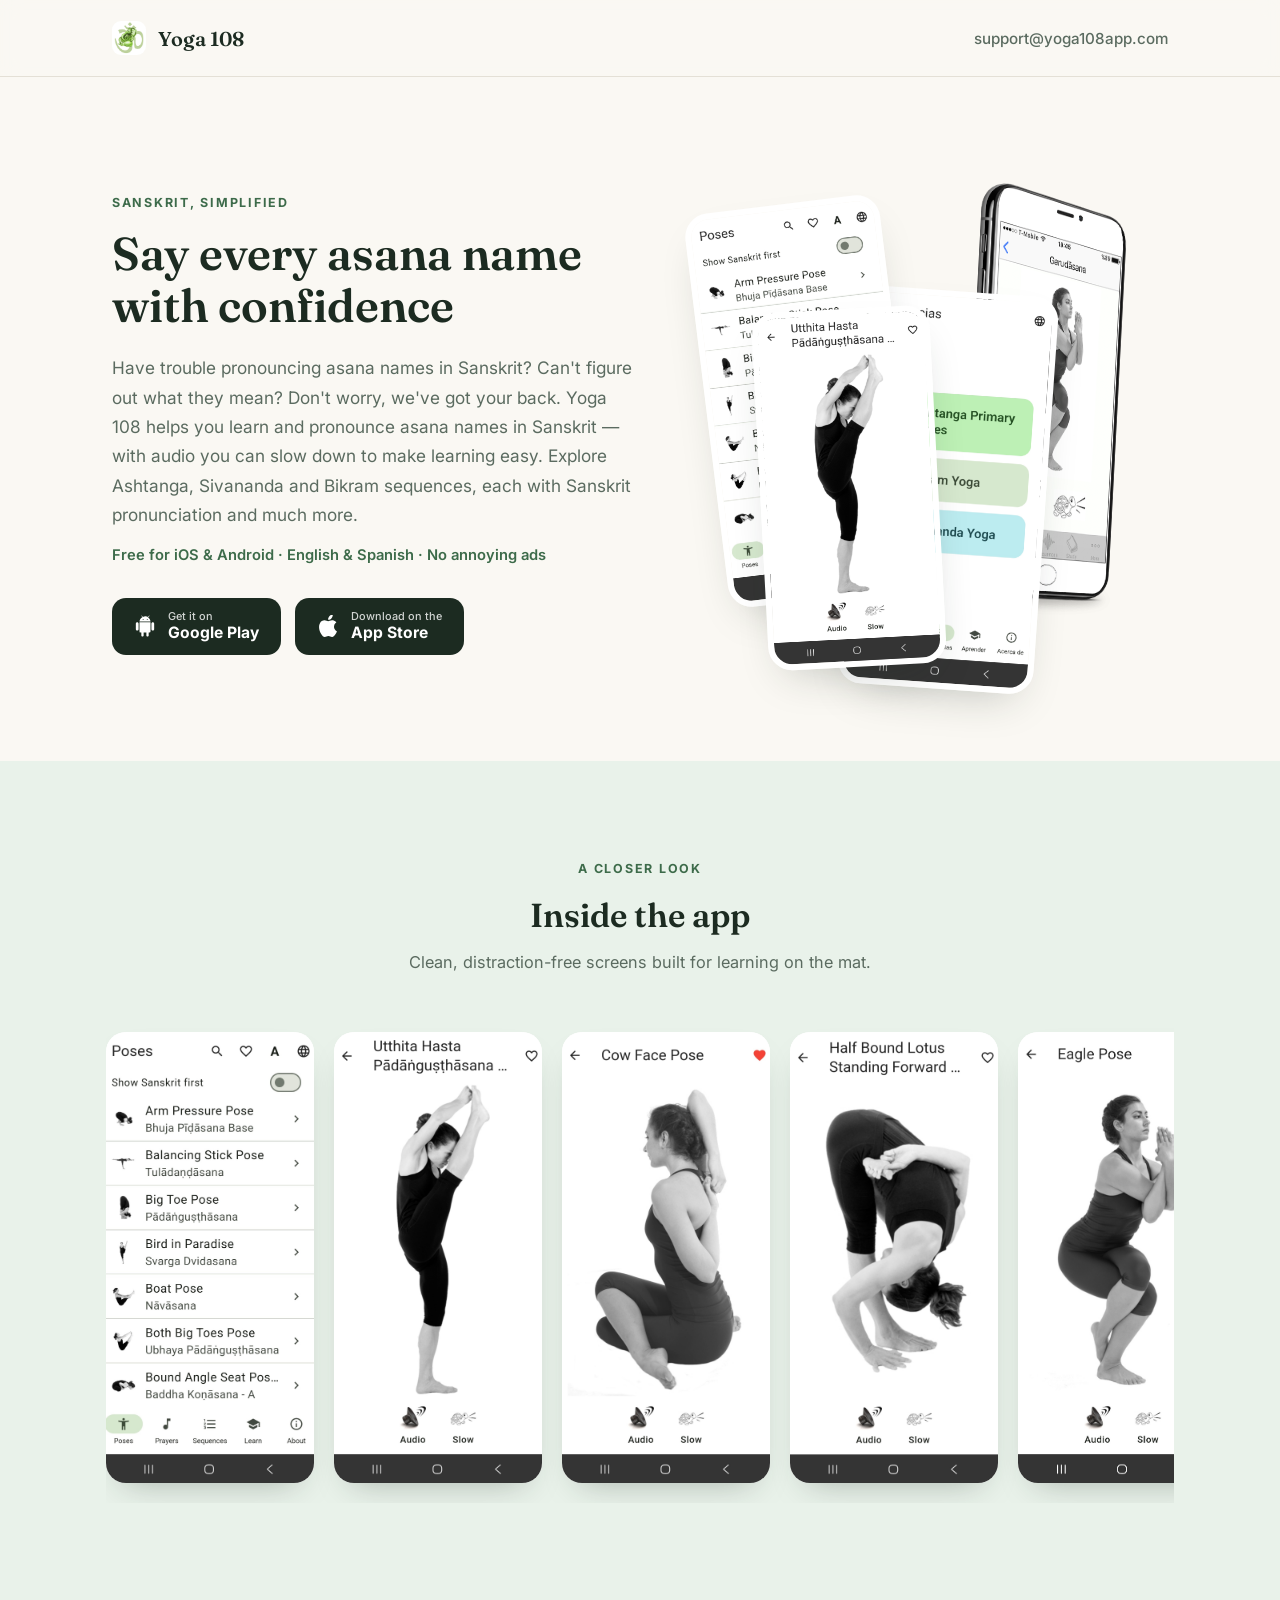
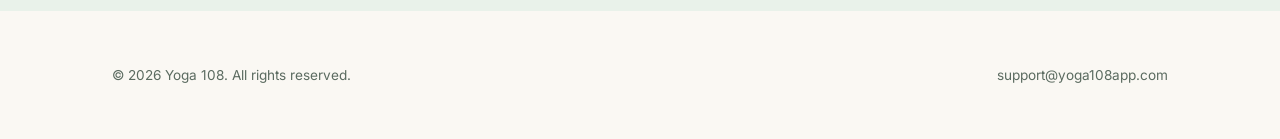
==== index.html @ 368a803b "Add Yoga 108 marketing website Single-page site with hero, screenshot gallery with lightbox, and dow" ====
<!doctype html>
<html lang="en">
<head>
<meta charset="utf-8">
<meta name="viewport" content="width=device-width, initial-scale=1">
<title>Yoga 108 — Learn to Pronounce Asana Names in Sanskrit</title>
<meta name="description" content="Yoga 108 helps you learn and pronounce asana names in Sanskrit, with slow-paced audio, Ashtanga, Sivananda and Bikram sequences, and more. Free on iOS and Android.">
<link rel="icon" href="images/app_icon.png">
<link rel="preconnect" href="https://fonts.googleapis.com">
<link rel="preconnect" href="https://fonts.gstatic.com" crossorigin>
<link href="https://fonts.googleapis.com/css2?family=Fraunces:wght@500;600&family=Inter:wght@400;500;600;700&display=swap" rel="stylesheet">
<link rel="stylesheet" href="styles.css">
</head>
<body>

<header class="nav">
  <div class="wrap">
    <a class="brand" href="#top">
      <img src="images/app_icon.png" alt="Yoga 108 icon">
      <span>Yoga 108</span>
    </a>
    <a class="nav-contact" href="mailto:support@yoga108app.com">support@yoga108app.com</a>
  </div>
</header>

<main id="top">

  <section class="hero">
    <div class="wrap">
      <div>
        <span class="eyebrow">Sanskrit, simplified</span>
        <h1>Say every asana name with confidence</h1>
        <p class="lead">
          Have trouble pronouncing asana names in Sanskrit? Can't figure out what they mean?
          Don't worry, we've got your back. Yoga 108 helps you learn and pronounce asana names
          in Sanskrit — with audio you can slow down to make learning easy. Explore Ashtanga,
          Sivananda and Bikram sequences, each with Sanskrit pronunciation and much more.
        </p>
        <p class="fine-print">Free for iOS &amp; Android · English &amp; Spanish · No annoying ads</p>
        <div class="store-row">
          <a class="store-btn" href="https://play.google.com/store/apps/details?id=com.yogiclife" target="_blank" rel="noopener">
            <svg viewBox="0 0 24 24" fill="#ffffff"><path d="M6 18c0 .55.45 1 1 1h1v3.25c0 .69.56 1.25 1.25 1.25S10.5 22.94 10.5 22.25V19h3v3.25c0 .69.56 1.25 1.25 1.25s1.25-.56 1.25-1.25V19h1c.55 0 1-.45 1-1V8H6v10zM3.5 8C2.67 8 2 8.67 2 9.5v6c0 .83.67 1.5 1.5 1.5S5 16.33 5 15.5v-6C5 8.67 4.33 8 3.5 8zm17 0c-.83 0-1.5.67-1.5 1.5v6c0 .83.67 1.5 1.5 1.5s1.5-.67 1.5-1.5v-6c0-.83-.67-1.5-1.5-1.5zm-4.65-5.61.96-1.36a.3.3 0 0 0-.07-.42.3.3 0 0 0-.42.08l-1.02 1.45a6.6 6.6 0 0 0-5.6 0L8.68.69a.3.3 0 0 0-.42-.08.3.3 0 0 0-.07.42l.96 1.36C7.2 3.36 6.16 5.05 6 7h12c-.16-1.95-1.2-3.64-3.15-4.61zM10.5 5.5h-1v-1h1v1zm4.5 0h-1v-1h1v1z"/></svg>
            <span class="store-text"><small>Get it on</small><strong>Google Play</strong></span>
          </a>
          <a class="store-btn" href="https://apps.apple.com/app/id908577727" target="_blank" rel="noopener">
            <svg viewBox="0 0 24 24" fill="#ffffff"><path d="M12.152 6.896c-.948 0-2.415-1.078-3.96-1.04-2.04.027-3.91 1.183-4.961 3.014-2.117 3.675-.546 9.103 1.519 12.09 1.013 1.454 2.208 3.09 3.792 3.039 1.52-.065 2.09-.987 3.935-.987 1.831 0 2.35.987 3.96.948 1.637-.026 2.676-1.48 3.676-2.948 1.156-1.688 1.636-3.325 1.662-3.415-.039-.013-3.182-1.221-3.22-4.857-.026-3.04 2.48-4.494 2.597-4.559-1.429-2.09-3.623-2.324-4.39-2.376-2-.156-3.675 1.09-4.61 1.09zm3.71-3.415c.87-1.078 1.469-2.559 1.313-4.055-1.26.052-2.792.87-3.71 1.947-.79.947-1.489 2.454-1.313 3.9 1.416.104 2.856-.723 3.71-1.792z"/></svg>
            <span class="store-text"><small>Download on the</small><strong>App Store</strong></span>
          </a>
        </div>
      </div>

      <div class="collage" aria-hidden="true">
        <img class="shot-mockup" src="images/yoga108-iphone-mockup6-631x1200.png" alt="">
        <img class="shot-a" src="images/screenshots/a_poses.jpg" alt="">
        <img class="shot-b" src="images/screenshots/f_seq.jpg" alt="">
        <img class="shot-c" src="images/screenshots/c_pose.jpg" alt="">
      </div>
    </div>
  </section>

  <section class="screens" id="screenshots">
    <div class="wrap">
      <div class="section-head">
        <span class="eyebrow">A closer look</span>
        <h2>Inside the app</h2>
        <p>Clean, distraction-free screens built for learning on the mat.</p>
      </div>
      <div class="screen-grid">
        <figure tabindex="0" role="button" aria-label="Open screenshot: Poses list"><img src="images/screenshots/a_poses.jpg" alt="Poses list with Sanskrit and English names"></figure>
        <figure tabindex="0" role="button" aria-label="Open screenshot: Pose detail"><img src="images/screenshots/c_pose.jpg" alt="Pose detail with audio and slow playback"></figure>
        <figure tabindex="0" role="button" aria-label="Open screenshot: Cow Face Pose"><img src="images/screenshots/c2_pose.jpg" alt="Cow Face Pose detail screen"></figure>
        <figure tabindex="0" role="button" aria-label="Open screenshot: Half Bound Lotus"><img src="images/screenshots/c3_pose.jpg" alt="Half Bound Lotus Standing Forward Bend detail screen"></figure>
        <figure tabindex="0" role="button" aria-label="Open screenshot: Eagle pose"><img src="images/screenshots/b_pose.jpg" alt="Eagle pose detail screen"></figure>
        <figure tabindex="0" role="button" aria-label="Open screenshot: Sequences"><img src="images/screenshots/f_seq.jpg" alt="Ashtanga, Bikram and Sivananda sequences"></figure>
        <figure tabindex="0" role="button" aria-label="Open screenshot: Ashtanga sequence"><img src="images/screenshots/g_seq_a.jpg" alt="Samasthiti pose within the Ashtanga Primary Series sequence"></figure>
        <figure tabindex="0" role="button" aria-label="Open screenshot: Prayers"><img src="images/screenshots/d_prayers.jpg" alt="Sivananda and Ashtanga prayers"></figure>
        <figure tabindex="0" role="button" aria-label="Open screenshot: Opening chant"><img src="images/screenshots/e_prayer.jpg" alt="Sri K. Pattabhi Jois opening chant with audio playback"></figure>
        <figure tabindex="0" role="button" aria-label="Open screenshot: Learn"><img src="images/screenshots/h_learn.jpg" alt="Learn section with study and eight limbs"></figure>
        <figure tabindex="0" role="button" aria-label="Open screenshot: Study of asana names"><img src="images/screenshots/i_learn1.jpg" alt="A study of asana names article"></figure>
        <figure tabindex="0" role="button" aria-label="Open screenshot: Eight Limbs"><img src="images/screenshots/j_8limb.jpg" alt="Eight Limbs philosophy of yoga article"></figure>
      </div>
    </div>
  </section>


</main>

<footer id="contact">
  <div class="wrap">
    <div class="footer-bottom">
      <span>© 2026 Yoga 108. All rights reserved.</span>
      <a href="mailto:support@yoga108app.com">support@yoga108app.com</a>
    </div>
  </div>
</footer>

<div class="lightbox" id="lightbox" aria-hidden="true">
  <button class="lightbox-close" id="lightboxClose" aria-label="Close">
    <svg viewBox="0 0 24 24" fill="none" stroke="currentColor" stroke-width="1.8" stroke-linecap="round"><path d="M6 6l12 12M18 6L6 18"/></svg>
  </button>
  <button class="lightbox-nav lightbox-prev" id="lightboxPrev" aria-label="Previous screenshot">
    <svg viewBox="0 0 24 24" fill="none" stroke="currentColor" stroke-width="1.8" stroke-linecap="round" stroke-linejoin="round"><path d="M15 6l-6 6 6 6"/></svg>
  </button>
  <figure class="lightbox-frame">
    <img class="lightbox-img" id="lightboxImg" src="" alt="">
    <figcaption class="lightbox-counter" id="lightboxCounter"></figcaption>
  </figure>
  <button class="lightbox-nav lightbox-next" id="lightboxNext" aria-label="Next screenshot">
    <svg viewBox="0 0 24 24" fill="none" stroke="currentColor" stroke-width="1.8" stroke-linecap="round" stroke-linejoin="round"><path d="M9 6l6 6-6 6"/></svg>
  </button>
</div>

<script src="script.js"></script>
</body>
</html>
---- styles.css ----
/* Yoga 108 — site styles */

:root {
  --green-900: #1c2b21;
  --green-700: #3d6b4a;
  --green-600: #4f8a5e;
  --green-500: #6fa77d;
  --green-100: #e9f2ea;
  --cream: #faf8f3;
  --white: #ffffff;
  --ink: #24312a;
  --ink-soft: #5b6b60;
  --line: #e4e0d6;
  --shadow: 0 20px 45px -20px rgba(28, 43, 33, 0.28);
  --radius-lg: 28px;
  --radius-md: 16px;
  --serif: "Fraunces", Georgia, "Times New Roman", serif;
  --sans: "Inter", -apple-system, BlinkMacSystemFont, "Segoe UI", sans-serif;
}

* { box-sizing: border-box; }

html { scroll-behavior: smooth; }

body {
  margin: 0;
  font-family: var(--sans);
  color: var(--ink);
  background: var(--cream);
  -webkit-font-smoothing: antialiased;
}

img { max-width: 100%; display: block; }

a { color: inherit; }

.wrap {
  width: 100%;
  max-width: 1120px;
  margin: 0 auto;
  padding: 0 32px;
}

/* ---------- Nav ---------- */

.nav {
  position: sticky;
  top: 0;
  z-index: 50;
  background: rgba(250, 248, 243, 0.86);
  backdrop-filter: blur(10px);
  border-bottom: 1px solid var(--line);
}

.nav .wrap {
  display: flex;
  align-items: center;
  justify-content: space-between;
  height: 76px;
}

.brand {
  display: flex;
  align-items: center;
  gap: 12px;
  text-decoration: none;
  color: var(--green-900);
}

.brand img {
  width: 34px;
  height: 34px;
  border-radius: 9px;
}

.brand span {
  font-family: var(--serif);
  font-size: 1.25rem;
  font-weight: 600;
  letter-spacing: 0.01em;
}

.nav-contact {
  display: inline-flex;
  align-items: center;
  text-decoration: none;
  color: var(--ink-soft);
  font-size: 0.95rem;
  font-weight: 500;
  transition: color 0.2s ease;
}

.nav-contact:hover { color: var(--green-700); }

/* ---------- Hero ---------- */

.hero {
  padding: 96px 0 88px;
  overflow: hidden;
}

.hero .wrap {
  display: grid;
  grid-template-columns: 1.05fr 0.95fr;
  gap: 64px;
  align-items: center;
}

.eyebrow {
  display: inline-block;
  font-size: 0.78rem;
  font-weight: 700;
  letter-spacing: 0.14em;
  text-transform: uppercase;
  color: var(--green-700);
  margin-bottom: 18px;
}

.hero h1 {
  font-family: var(--serif);
  font-size: clamp(2.2rem, 3.6vw, 3.1rem);
  line-height: 1.12;
  font-weight: 600;
  color: var(--green-900);
  margin: 0 0 22px;
}

.hero p.lead {
  font-size: 1.08rem;
  line-height: 1.7;
  color: var(--ink-soft);
  margin: 0 0 16px;
  max-width: 52ch;
}

.hero .fine-print {
  font-size: 0.92rem;
  color: var(--green-700);
  font-weight: 600;
  margin: 0 0 34px;
}

.store-row {
  display: flex;
  flex-wrap: wrap;
  gap: 14px;
}

.store-btn {
  display: inline-flex;
  align-items: center;
  gap: 12px;
  padding: 12px 22px;
  background: var(--green-900);
  color: var(--white);
  border-radius: 14px;
  text-decoration: none;
  transition: transform 0.18s ease, box-shadow 0.18s ease, background 0.18s ease;
}

.store-btn:hover {
  background: var(--green-700);
  transform: translateY(-2px);
  box-shadow: var(--shadow);
}

.store-btn svg { width: 22px; height: 22px; flex-shrink: 0; }

.store-btn .store-text {
  display: flex;
  flex-direction: column;
  line-height: 1.25;
}

.store-btn .store-text small {
  font-size: 0.68rem;
  opacity: 0.8;
  font-weight: 500;
}

.store-btn .store-text strong {
  font-size: 0.98rem;
  font-weight: 700;
}

/* Hero screenshot collage */

.collage {
  position: relative;
  height: 500px;
  width: 460px;
  justify-self: center;
}

.collage img {
  position: absolute;
  width: 196px;
  border-radius: 24px;
  box-shadow: var(--shadow);
  border: 6px solid var(--white);
}

.collage .shot-mockup {
  width: 240px;
  right: -6px;
  top: 0;
  border: none;
  border-radius: 0;
  box-shadow: none;
  transform: rotate(3deg);
  z-index: 1;
}

.collage .shot-a {
  left: 4px;
  top: 30px;
  transform: rotate(-7deg);
  z-index: 3;
}

.collage .shot-b {
  left: 148px;
  top: 118px;
  transform: rotate(4deg);
  z-index: 2;
}

.collage .shot-c {
  left: 58px;
  bottom: 6px;
  width: 178px;
  transform: rotate(-3deg);
  z-index: 4;
}

.section-head {
  text-align: center;
  max-width: 620px;
  margin: 0 auto 56px;
}

.section-head .eyebrow { display: block; }

.section-head h2 {
  font-family: var(--serif);
  font-size: clamp(1.8rem, 2.6vw, 2.3rem);
  color: var(--green-900);
  margin: 0 0 14px;
  font-weight: 600;
}

.section-head p {
  color: var(--ink-soft);
  font-size: 1.02rem;
  line-height: 1.65;
  margin: 0;
}

/* ---------- Screenshots ---------- */

.screens {
  padding: 100px 0 108px;
  background: var(--green-100);
}

.screen-grid {
  display: flex;
  gap: 20px;
  overflow-x: auto;
  padding: 6px 6px 20px;
  margin: -6px -6px 0;
  scroll-snap-type: x proximity;
  -webkit-overflow-scrolling: touch;
  scrollbar-width: thin;
  scrollbar-color: var(--green-500) transparent;
}

.screen-grid::-webkit-scrollbar { height: 8px; }
.screen-grid::-webkit-scrollbar-track { background: transparent; }
.screen-grid::-webkit-scrollbar-thumb { background: var(--green-500); border-radius: 999px; }

.screen-grid figure {
  flex: 0 0 auto;
  width: 208px;
  aspect-ratio: 1080 / 2340;
  scroll-snap-align: start;
  margin: 0;
  border-radius: 20px;
  overflow: hidden;
  box-shadow: 0 16px 34px -18px rgba(28, 43, 33, 0.35);
  transition: transform 0.25s ease, box-shadow 0.25s ease;
  background: var(--white);
  cursor: pointer;
}

.screen-grid figure:hover {
  transform: translateY(-6px);
  box-shadow: 0 24px 40px -18px rgba(28, 43, 33, 0.45);
}

.screen-grid img { width: 100%; height: 100%; object-fit: cover; }

.screen-grid figure:focus-visible {
  outline: 3px solid var(--green-600);
  outline-offset: 3px;
}

/* ---------- Lightbox ---------- */

.lightbox {
  position: fixed;
  inset: 0;
  z-index: 100;
  display: flex;
  align-items: center;
  justify-content: center;
  gap: 18px;
  background: rgba(20, 28, 22, 0.92);
  opacity: 0;
  visibility: hidden;
  transition: opacity 0.22s ease;
  padding: 24px;
}

.lightbox.is-open {
  opacity: 1;
  visibility: visible;
}

.lightbox-frame {
  margin: 0;
  max-width: min(420px, 82vw);
  text-align: center;
}

.lightbox-img {
  max-width: 100%;
  max-height: 84vh;
  border-radius: 20px;
  box-shadow: 0 30px 60px -20px rgba(0, 0, 0, 0.6);
  opacity: 0;
  transform: scale(0.97);
  transition: opacity 0.18s ease, transform 0.18s ease;
}

.lightbox.is-open .lightbox-img {
  opacity: 1;
  transform: scale(1);
}

.lightbox-counter {
  margin-top: 14px;
  color: #cfe0d3;
  font-size: 0.85rem;
  letter-spacing: 0.04em;
}

.lightbox-nav,
.lightbox-close {
  border: 1px solid rgba(255, 255, 255, 0.25);
  background: rgba(255, 255, 255, 0.08);
  color: var(--white);
  border-radius: 999px;
  cursor: pointer;
  display: flex;
  align-items: center;
  justify-content: center;
  flex-shrink: 0;
  transition: background 0.18s ease, transform 0.18s ease;
}

.lightbox-nav { width: 48px; height: 48px; }
.lightbox-nav svg { width: 22px; height: 22px; }

.lightbox-nav:hover { background: rgba(255, 255, 255, 0.2); transform: scale(1.06); }

.lightbox-close {
  position: absolute;
  top: 24px;
  right: 24px;
  width: 42px;
  height: 42px;
}

.lightbox-close svg { width: 18px; height: 18px; }
.lightbox-close:hover { background: rgba(255, 255, 255, 0.2); }

@media (max-width: 640px) {
  .lightbox { gap: 8px; padding: 16px; }
  .lightbox-nav { width: 40px; height: 40px; }
  .lightbox-close { top: 14px; right: 14px; }
}

/* ---------- Footer ---------- */

footer {
  padding: 56px 0;
  background: var(--cream);
}

.footer-bottom {
  display: flex;
  justify-content: space-between;
  flex-wrap: wrap;
  gap: 10px;
  font-size: 0.85rem;
  color: var(--ink-soft);
}

.footer-bottom a {
  color: var(--ink-soft);
  text-decoration: none;
  transition: color 0.2s ease;
}

.footer-bottom a:hover { color: var(--green-700); }

/* ---------- Responsive ---------- */

@media (max-width: 920px) {
  .hero .wrap { grid-template-columns: 1fr; gap: 56px; }
  .hero { padding: 64px 0 60px; text-align: center; }
  .hero p.lead { margin-left: auto; margin-right: auto; }
  .store-row { justify-content: center; }
  .collage { margin-top: 10px; }
  .screen-grid figure { width: 176px; }
}

@media (max-width: 560px) {
  .wrap { padding: 0 20px; }
  .collage { height: 400px; width: 320px; }
  .collage img { width: 148px; }
  .collage .shot-b { left: 110px; top: 100px; }
  .collage .shot-c { width: 134px; left: 42px; }
  .collage .shot-mockup { display: none; }
  .screen-grid figure { width: 150px; }
  .store-btn { padding: 11px 18px; }
  .nav-contact { font-size: 0.82rem; }
  .brand span { font-size: 1.1rem; }
}
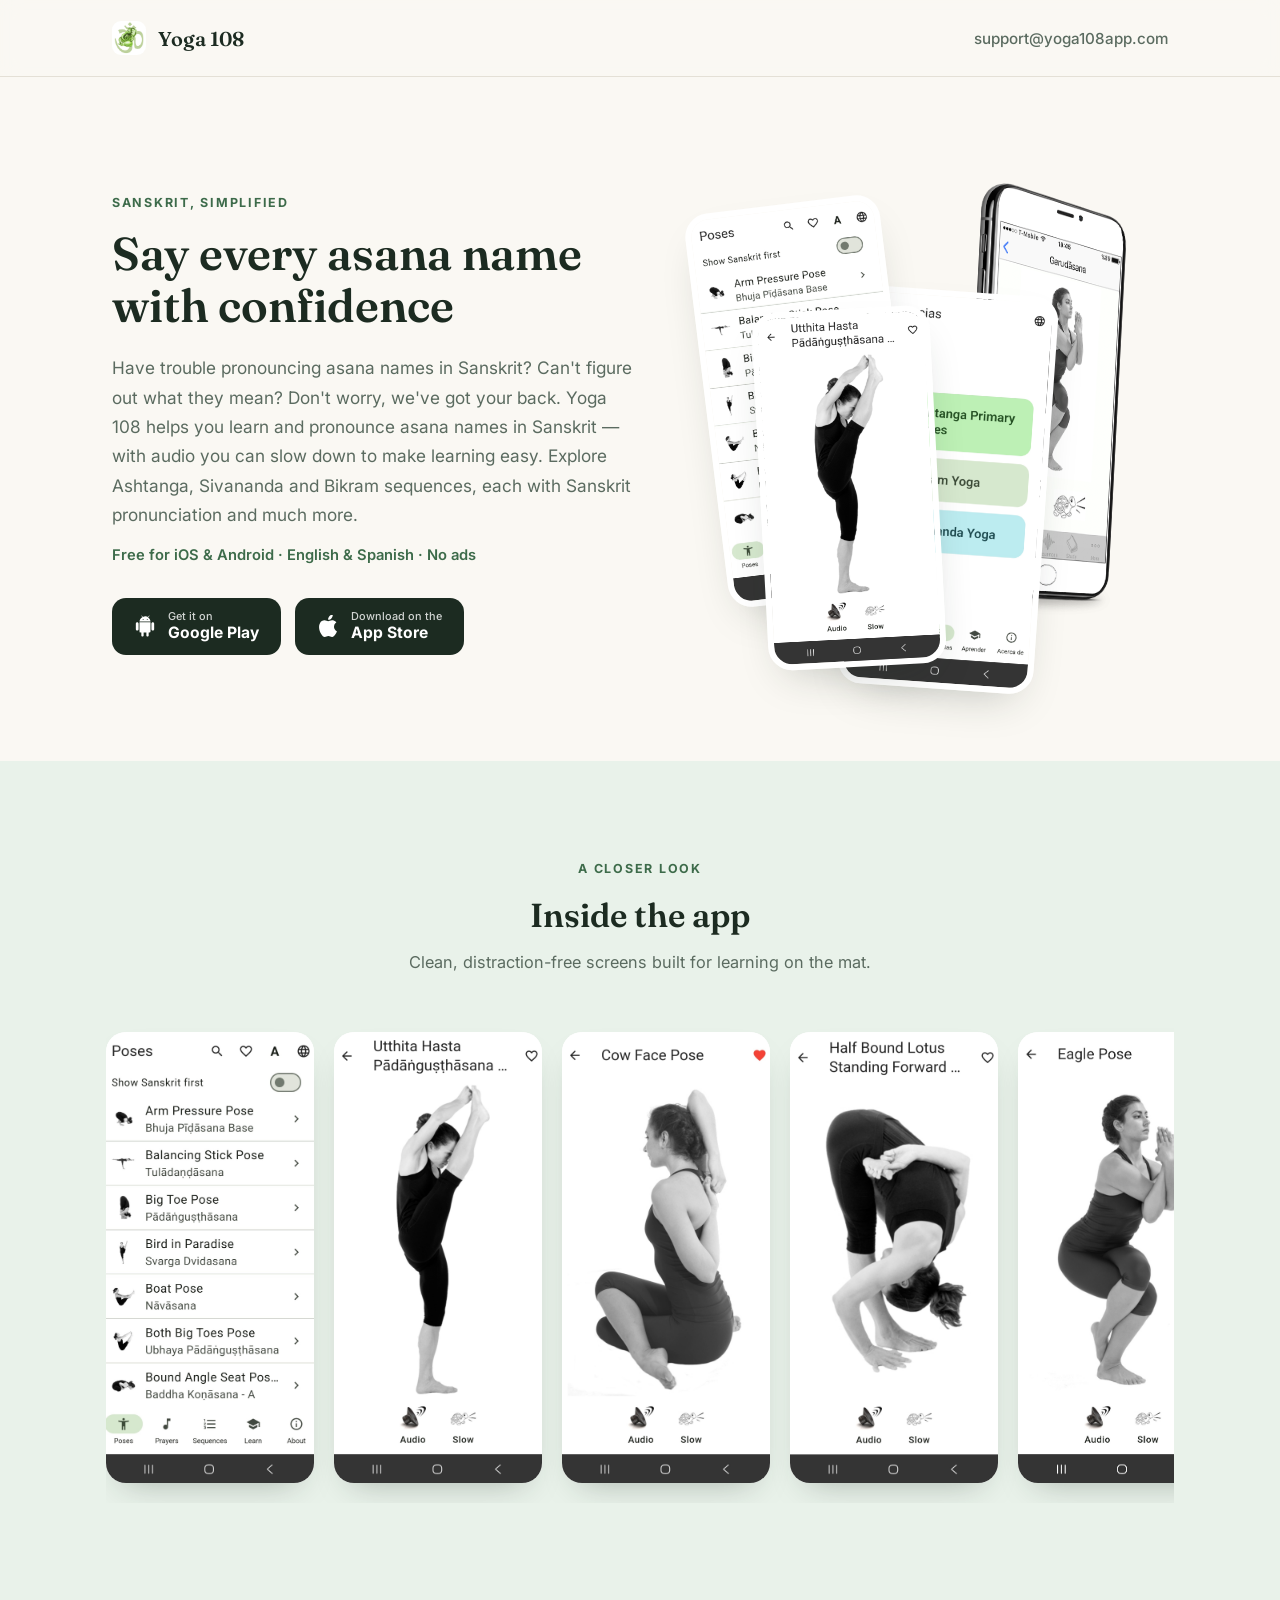
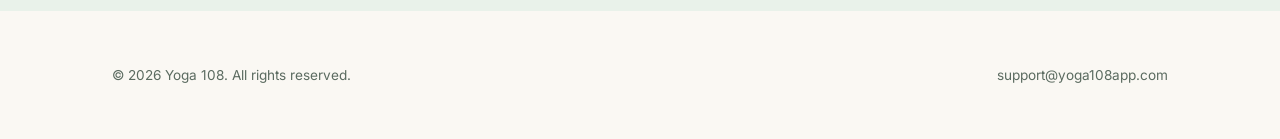
==== commit 256e0015: "removing text" ====
--- a/index.html
+++ b/index.html
@@ -36,7 +36,7 @@
           in Sanskrit — with audio you can slow down to make learning easy. Explore Ashtanga,
           Sivananda and Bikram sequences, each with Sanskrit pronunciation and much more.
         </p>
-        <p class="fine-print">Free for iOS &amp; Android · English &amp; Spanish · No annoying ads</p>
+        <p class="fine-print">Free for iOS &amp; Android · English &amp; Spanish · No ads</p>
         <div class="store-row">
           <a class="store-btn" href="https://play.google.com/store/apps/details?id=com.yogiclife" target="_blank" rel="noopener">
             <svg viewBox="0 0 24 24" fill="#ffffff"><path d="M6 18c0 .55.45 1 1 1h1v3.25c0 .69.56 1.25 1.25 1.25S10.5 22.94 10.5 22.25V19h3v3.25c0 .69.56 1.25 1.25 1.25s1.25-.56 1.25-1.25V19h1c.55 0 1-.45 1-1V8H6v10zM3.5 8C2.67 8 2 8.67 2 9.5v6c0 .83.67 1.5 1.5 1.5S5 16.33 5 15.5v-6C5 8.67 4.33 8 3.5 8zm17 0c-.83 0-1.5.67-1.5 1.5v6c0 .83.67 1.5 1.5 1.5s1.5-.67 1.5-1.5v-6c0-.83-.67-1.5-1.5-1.5zm-4.65-5.61.96-1.36a.3.3 0 0 0-.07-.42.3.3 0 0 0-.42.08l-1.02 1.45a6.6 6.6 0 0 0-5.6 0L8.68.69a.3.3 0 0 0-.42-.08.3.3 0 0 0-.07.42l.96 1.36C7.2 3.36 6.16 5.05 6 7h12c-.16-1.95-1.2-3.64-3.15-4.61zM10.5 5.5h-1v-1h1v1zm4.5 0h-1v-1h1v1z"/></svg>
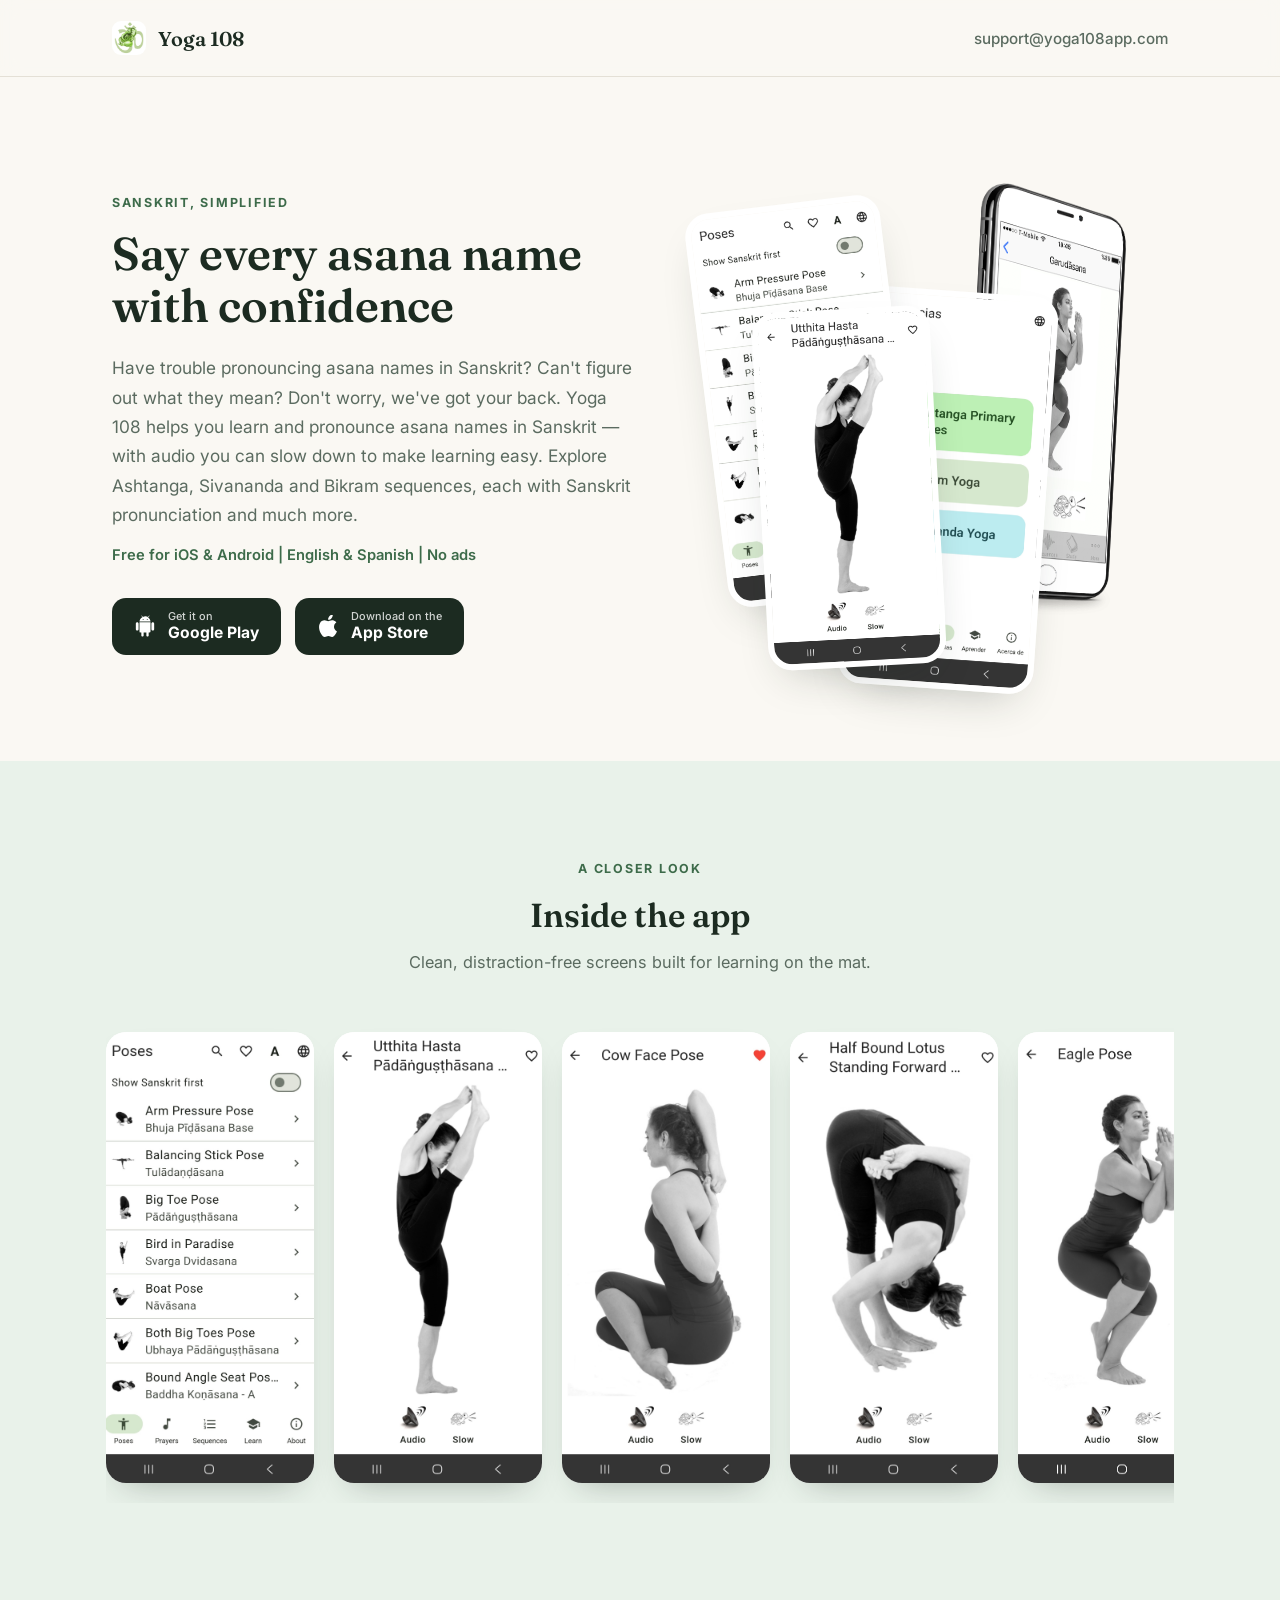
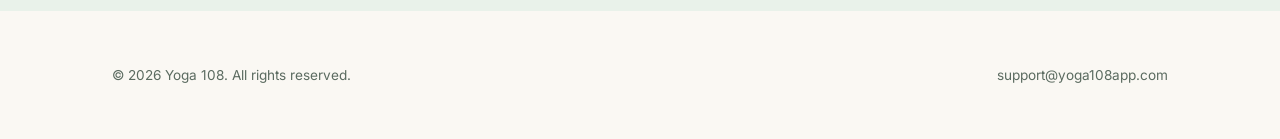
==== commit 056c3e0e: "minor text change for cloudfare build" ====
--- a/index.html
+++ b/index.html
@@ -36,7 +36,7 @@
           in Sanskrit — with audio you can slow down to make learning easy. Explore Ashtanga,
           Sivananda and Bikram sequences, each with Sanskrit pronunciation and much more.
         </p>
-        <p class="fine-print">Free for iOS &amp; Android · English &amp; Spanish · No ads</p>
+        <p class="fine-print">Free for iOS &amp; Android | English &amp; Spanish | No ads</p>
         <div class="store-row">
           <a class="store-btn" href="https://play.google.com/store/apps/details?id=com.yogiclife" target="_blank" rel="noopener">
             <svg viewBox="0 0 24 24" fill="#ffffff"><path d="M6 18c0 .55.45 1 1 1h1v3.25c0 .69.56 1.25 1.25 1.25S10.5 22.94 10.5 22.25V19h3v3.25c0 .69.56 1.25 1.25 1.25s1.25-.56 1.25-1.25V19h1c.55 0 1-.45 1-1V8H6v10zM3.5 8C2.67 8 2 8.67 2 9.5v6c0 .83.67 1.5 1.5 1.5S5 16.33 5 15.5v-6C5 8.67 4.33 8 3.5 8zm17 0c-.83 0-1.5.67-1.5 1.5v6c0 .83.67 1.5 1.5 1.5s1.5-.67 1.5-1.5v-6c0-.83-.67-1.5-1.5-1.5zm-4.65-5.61.96-1.36a.3.3 0 0 0-.07-.42.3.3 0 0 0-.42.08l-1.02 1.45a6.6 6.6 0 0 0-5.6 0L8.68.69a.3.3 0 0 0-.42-.08.3.3 0 0 0-.07.42l.96 1.36C7.2 3.36 6.16 5.05 6 7h12c-.16-1.95-1.2-3.64-3.15-4.61zM10.5 5.5h-1v-1h1v1zm4.5 0h-1v-1h1v1z"/></svg>
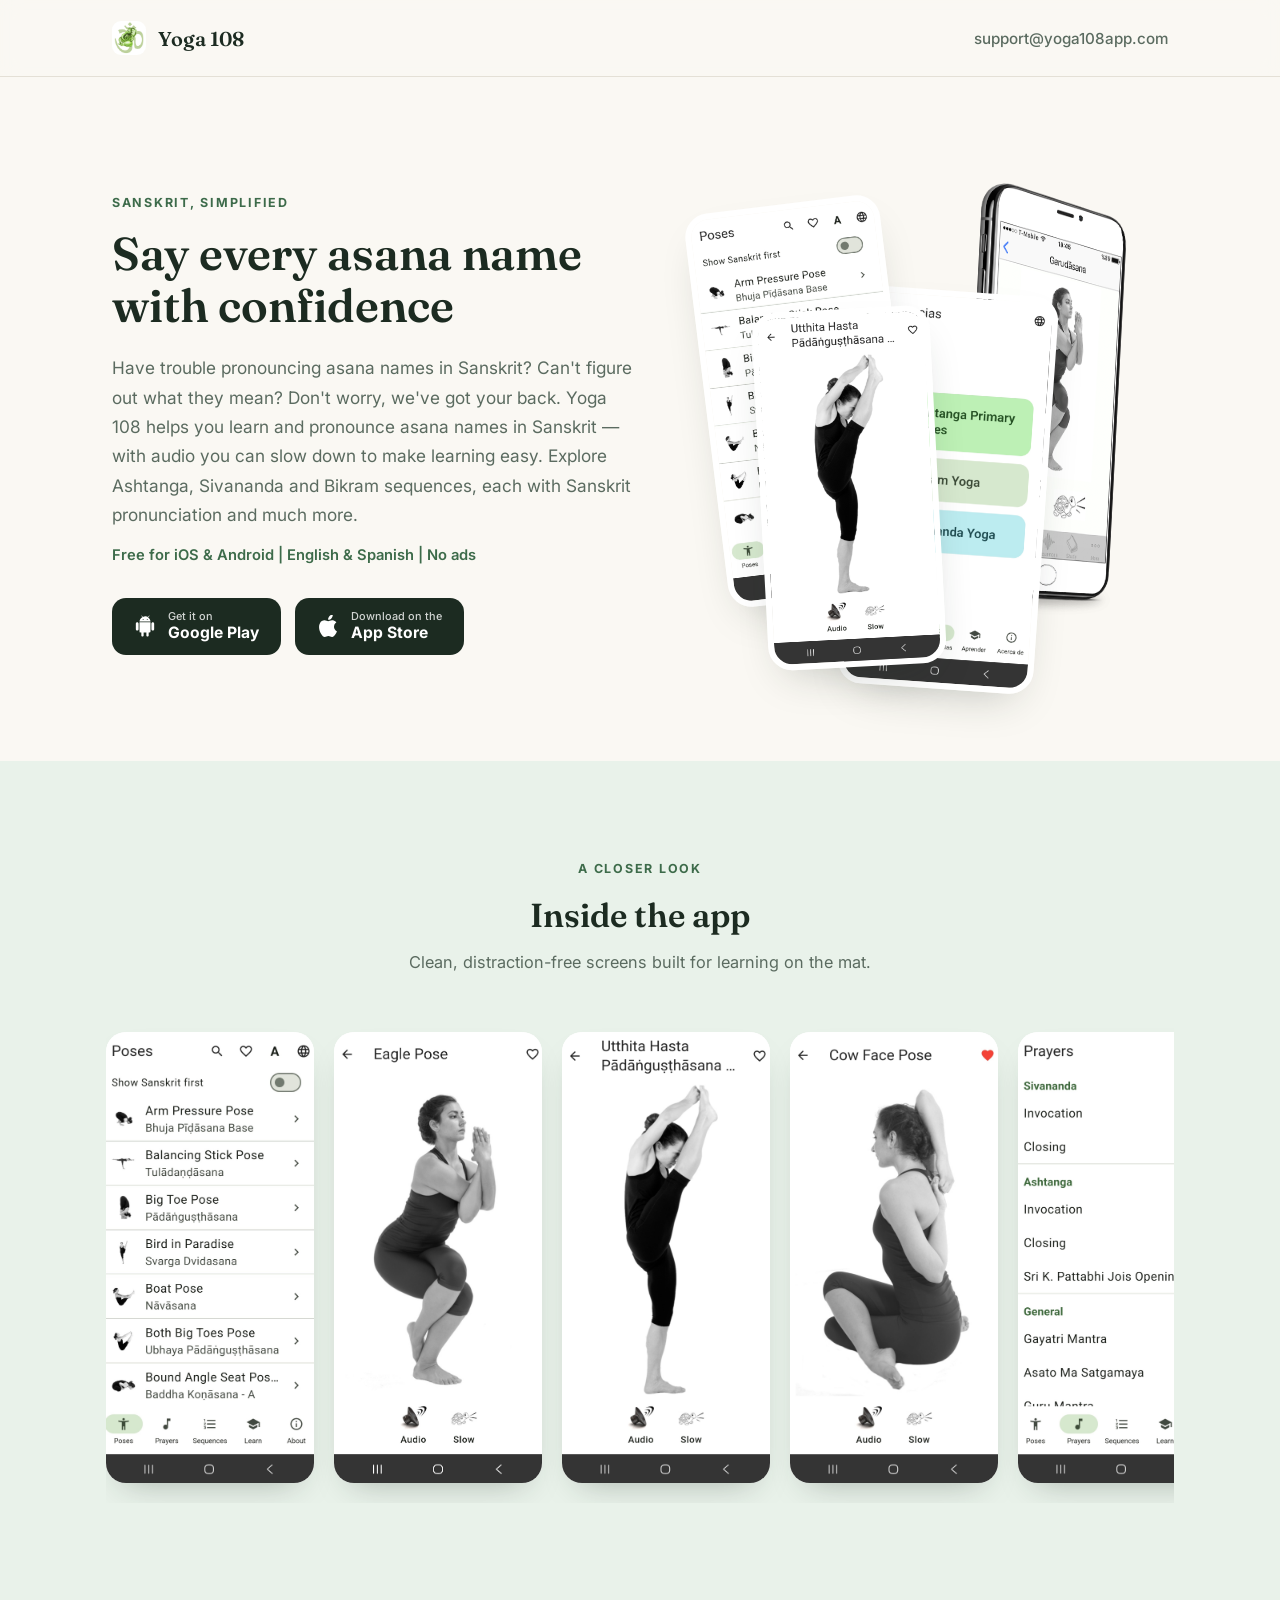
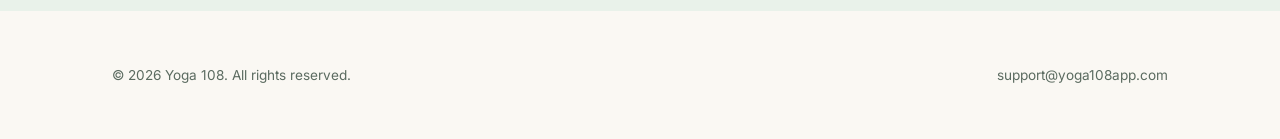
==== commit 6b998e6f: "fixing imagenames" ====
--- a/index.html
+++ b/index.html
@@ -67,15 +67,17 @@
       </div>
       <div class="screen-grid">
         <figure tabindex="0" role="button" aria-label="Open screenshot: Poses list"><img src="images/screenshots/a_poses.jpg" alt="Poses list with Sanskrit and English names"></figure>
+        <figure tabindex="0" role="button" aria-label="Open screenshot: Eagle pose"><img src="images/screenshots/b_pose.jpg" alt="Eagle pose detail screen"></figure>
         <figure tabindex="0" role="button" aria-label="Open screenshot: Pose detail"><img src="images/screenshots/c_pose.jpg" alt="Pose detail with audio and slow playback"></figure>
         <figure tabindex="0" role="button" aria-label="Open screenshot: Cow Face Pose"><img src="images/screenshots/c2_pose.jpg" alt="Cow Face Pose detail screen"></figure>
-        <figure tabindex="0" role="button" aria-label="Open screenshot: Half Bound Lotus"><img src="images/screenshots/c3_pose.jpg" alt="Half Bound Lotus Standing Forward Bend detail screen"></figure>
-        <figure tabindex="0" role="button" aria-label="Open screenshot: Eagle pose"><img src="images/screenshots/b_pose.jpg" alt="Eagle pose detail screen"></figure>
-        <figure tabindex="0" role="button" aria-label="Open screenshot: Sequences"><img src="images/screenshots/f_seq.jpg" alt="Ashtanga, Bikram and Sivananda sequences"></figure>
-        <figure tabindex="0" role="button" aria-label="Open screenshot: Ashtanga sequence"><img src="images/screenshots/g_seq_a.jpg" alt="Samasthiti pose within the Ashtanga Primary Series sequence"></figure>
         <figure tabindex="0" role="button" aria-label="Open screenshot: Prayers"><img src="images/screenshots/d_prayers.jpg" alt="Sivananda and Ashtanga prayers"></figure>
         <figure tabindex="0" role="button" aria-label="Open screenshot: Opening chant"><img src="images/screenshots/e_prayer.jpg" alt="Sri K. Pattabhi Jois opening chant with audio playback"></figure>
-        <figure tabindex="0" role="button" aria-label="Open screenshot: Learn"><img src="images/screenshots/h_learn.jpg" alt="Learn section with study and eight limbs"></figure>
+        <figure tabindex="0" role="button" aria-label="Open screenshot: Sequences"><img src="images/screenshots/f_seq.jpg" alt="Ashtanga, Bikram and Sivananda sequences"></figure>
+        <figure tabindex="0" role="button" aria-label="Open screenshot: Sequence detail"><img src="images/screenshots/f_seq2.jpg" alt="Yoga sequence detail screen"></figure>
+        <figure tabindex="0" role="button" aria-label="Open screenshot: Ashtanga sequence"><img src="images/screenshots/g_seq_a.jpg" alt="Samasthiti pose within the Ashtanga Primary Series sequence"></figure>
+        <figure tabindex="0" role="button" aria-label="Open screenshot: Quiz"><img src="images/screenshots/h2_quiz_.jpg" alt="Yoga quiz screen"></figure>
+        <figure tabindex="0" role="button" aria-label="Open screenshot: Quiz question"><img src="images/screenshots/h2_quiz_1.jpg" alt="Yoga quiz question screen"></figure>
+        <figure tabindex="0" role="button" aria-label="Open screenshot: Quiz result"><img src="images/screenshots/h2_quiz_2.jpg" alt="Yoga quiz result screen"></figure>
         <figure tabindex="0" role="button" aria-label="Open screenshot: Study of asana names"><img src="images/screenshots/i_learn1.jpg" alt="A study of asana names article"></figure>
         <figure tabindex="0" role="button" aria-label="Open screenshot: Eight Limbs"><img src="images/screenshots/j_8limb.jpg" alt="Eight Limbs philosophy of yoga article"></figure>
       </div>
